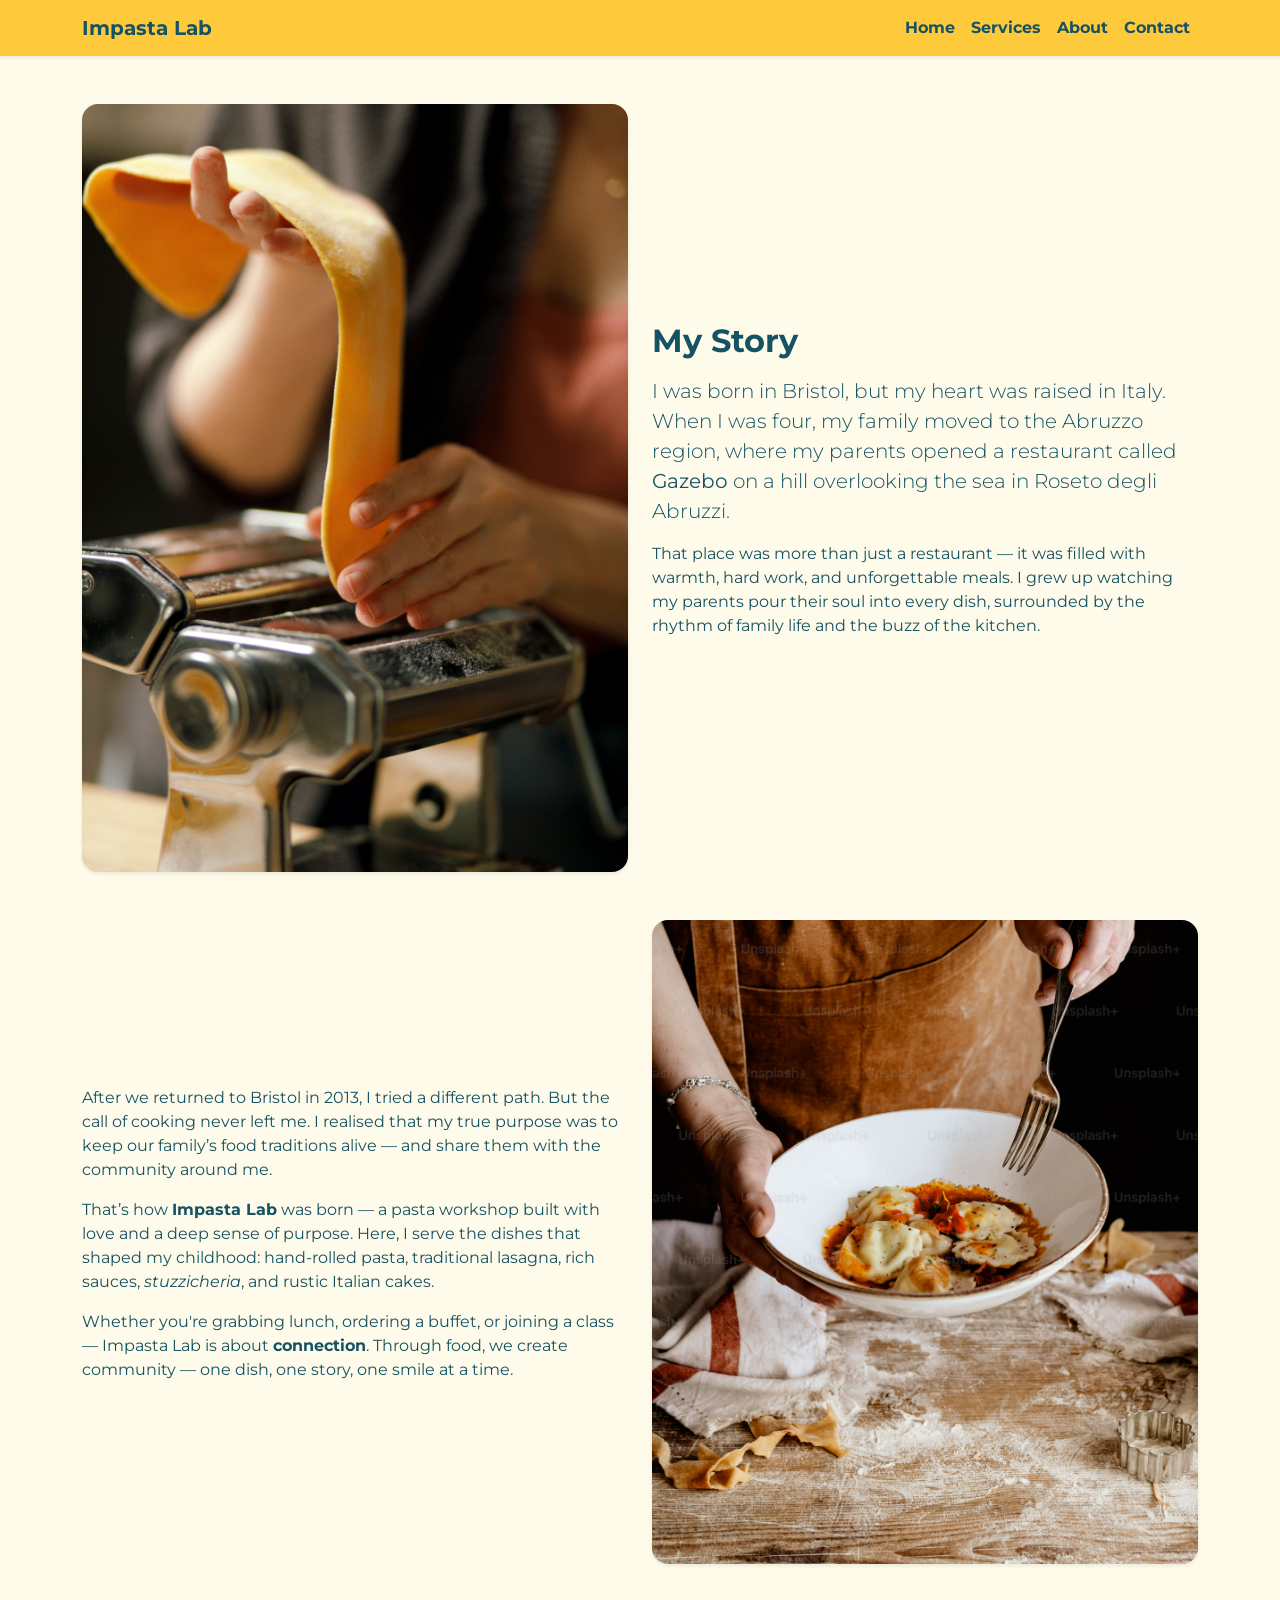
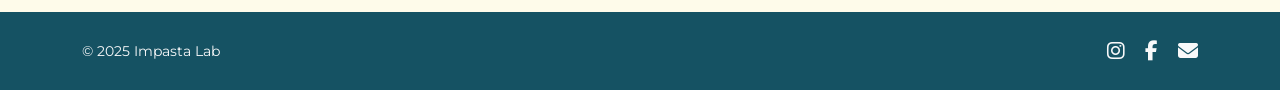
==== aboume.html @ 14ecdad6 "Initial upload" ====
<!DOCTYPE html>
<html lang="en">
<head>
  <meta charset="UTF-8" />
  <meta name="viewport" content="width=device-width, initial-scale=1" />
  <title>Impasta Lab</title>

  <!-- Bootstrap CSS -->
  <link
    href="https://cdn.jsdelivr.net/npm/bootstrap@5.3.0/dist/css/bootstrap.min.css"
    rel="stylesheet"
  />

  <!-- Google Font -->
  <link
    href="https://fonts.googleapis.com/css2?family=Montserrat:wght@400;700&display=swap"
    rel="stylesheet"
  />

  <!-- Font Awesome for social icons -->
  <link
    rel="stylesheet"
    href="https://cdnjs.cloudflare.com/ajax/libs/font-awesome/6.4.0/css/all.min.css"
  />

  <!-- Custom Styles -->
  <link rel="stylesheet" href="style.css" />
</head>
<body>

<!-- Navbar -->
<nav class="navbar navbar-expand-lg navbar-light sticky-top shadow-sm">
  <div class="container">
    <!-- Brand with logo -->
    <a class="navbar-brand d-flex align-items-center gap-2" href="#">
  <!-- <img src="./img/172001726_padded_logo.png" alt="Logo" width="30" height="30" class="d-inline-block align-text-top" /> -->
  <span class="fw-bold">Impasta Lab</span>
</a>

    <!-- Toggler -->
    <button
      class="navbar-toggler"
      type="button"
      data-bs-toggle="collapse"
      data-bs-target="#mainNav"
      aria-controls="mainNav"
      aria-expanded="false"
      aria-label="Toggle navigation"
    >
      <span class="navbar-toggler-icon"></span>
    </button>

    <!-- Nav links -->
    <div class="collapse navbar-collapse" id="mainNav">
      <ul class="navbar-nav ms-auto mb-2 mb-lg-0">
        <li class="nav-item"><a class="nav-link" href="./index.html">Home</a></li>
        <li class="nav-item"><a class="nav-link" href="./services.html">Services</a></li>
        <li class="nav-item"><a class="nav-link" href="./aboume.html">About</a></li>
        <li class="nav-item"><a class="nav-link" href="./contact.html">Contact</a></li>
      </ul>
    </div>
  </div>
</nav>

<!-- About Section -->
<section class="py-5">
  <div class="container">

    <!-- Row 1: Image Left, Text Right -->
    <div class="row align-items-center mb-5">
      <div class="col-md-6 mb-4 mb-md-0">
        <img src="./img/aboutme.png" alt="Making pasta" class="img-fluid rounded-4 shadow-sm" />
      </div>
      <div class="col-md-6">
        <h2 class="fw-bold mb-3">My Story</h2>
        <p class="lead">
          I was born in Bristol, but my heart was raised in Italy. When I was four, my family moved to the Abruzzo region, where my parents opened a restaurant called <strong>Gazebo</strong> on a hill overlooking the sea in Roseto degli Abruzzi.
        </p>
        <p>That place was more than just a restaurant — it was filled with warmth, hard work, and unforgettable meals. I grew up watching my parents pour their soul into every dish, surrounded by the rhythm of family life and the buzz of the kitchen.</p>
      </div>
    </div>

    <!-- Row 2: Text Left, Image Right -->
    <div class="row align-items-center">
      <div class="col-md-6 order-md-2 mb-4 mb-md-0">
        <img src="./img/aboutme2.png" alt="Pasta table" class="img-fluid rounded-4 shadow-sm" />
      </div>
      <div class="col-md-6 order-md-1">
        <p>After we returned to Bristol in 2013, I tried a different path. But the call of cooking never left me. I realised that my true purpose was to keep our family’s food traditions alive — and share them with the community around me.</p>
        <p>
          That’s how <strong>Impasta Lab</strong> was born — a pasta workshop built with love and a deep sense of purpose. Here, I serve the dishes that shaped my childhood: hand-rolled pasta, traditional lasagna, rich sauces, <em>stuzzicheria</em>, and rustic Italian cakes.
        </p>
        <p>
          Whether you're grabbing lunch, ordering a buffet, or joining a class — Impasta Lab is about <strong>connection</strong>. Through food, we create community — one dish, one story, one smile at a time.
        </p>
      </div>
    </div>

  </div>
</section>


 <!-- Footer -->
  <footer class="footer py-4 text-light">
    <div class="footer-items container d-flex flex-column flex-md-row justify-content-between align-items-center">
      <small>© 2025 Impasta Lab</small>
      <div class="social">
        <a href="https://www.instagram.com/impastalabristol/" class="text-light me-3"><i class="fab fa-instagram"></i></a>
        <a href="https://www.facebook.com/people/Impasta-LAB/61556939052139/" class="text-light me-3"><i class="fab fa-facebook-f"></i></a>
        <a href="mailto:impastalab@icloud.com" class="text-light"><i class="fas fa-envelope"></i></a>
      </div>
    </div>
  </footer>

  <!-- Bootstrap JS bundle -->
  <script
    src="https://cdn.jsdelivr.net/npm/bootstrap@5.3.0/dist/js/bootstrap.bundle.min.js"
  ></script>
</body>
</html>
---- style.css ----
/* Base Reset & Typography */
* {
  box-sizing: border-box;
}

html, body {
  margin: 0;
  padding: 0;
  height: 100%;
  font-family: 'Montserrat', sans-serif;
  scroll-behavior: smooth;
  background-color: #fefbea;
  color: #155263;
}

/* Layout Fix: Ensure footer sticks to bottom */
body {
  display: flex;
  flex-direction: column;
  min-height: 100vh;
}

footer {
  margin-top: auto;
}

/* NavBar */
.navbar {
  background-color: #ffc93c;
}

.navbar,
.navbar a,
.navbar-brand,
.navbar-nav .nav-link {
  color: #155263 !important;
}

.nav-item {
  font-weight: bold;
}

/* Hero Section */
.hero {
  flex-grow: 1;
  display: flex;
  align-items: center;
  justify-content: center;
  background: url('img/juliana-malta-5RzbK5Avpz8-unsplash.jpg') center/cover no-repeat;
  position: relative;
  color: #fff;
}


.hero::before {
  content: '';
  position: absolute;
  inset: 0;
  /* Optional overlay if needed */
  /* background: rgba(21, 82, 99, 0.4); */
}

.maintext{
  border-radius: 8px;
  background-color: #ffc93c;
  color: #155263;
  opacity: 0.8;
  padding: 20px;
  font-weight: bold;
}

.hero .container {
  position: relative;
  z-index: 1;
}

/* Buttons */
.discover-more-button{
  background-color: #155263;
  color: #ffc93c;
}

.discover-more-button:hover{
  background-color: #ffc93c;
  color: #155263;
}

.btn-primary {
  background-color: #2a7f62;
  border-color: #2a7f62;
}

.btn-primary:hover {
  background-color: #225e4e;
  border-color: #225e4e;
}

.btn-outline-primary {
  color: #2a7f62;
  border-color: #2a7f62;
}

.btn-outline-primary:hover {
  background-color: #2a7f62;
  color: #fff;
}

.btn-custom {
  background-color: #ffc93c;
  color: #155263;
  border: none;
  border-radius: 8px;
  padding: 0.6rem 1.5rem;
  font-weight: 600;
  transition: background-color 0.3s ease, color 0.3s ease;
}

.btn-custom:hover {
  background-color: #e6b630;
  color: #0e3a4c;
}

/* Headings */
h2 {
  font-weight: 700;
}

/* Cards */
.service-card {
  background-color: #fff;
  transition: transform 0.3s ease, box-shadow 0.3s ease;
  border-radius: 1rem;
  overflow: hidden;
}

.service-card:hover {
  transform: translateY(-5px);
  box-shadow: 0 12px 30px rgba(0, 0, 0, 0.1);
}

.service-card img {
  height: 250px;
  width: 100%;
  object-fit: cover;
  transition: transform 0.3s ease;
}

.service-card:hover img {
  transform: scale(1.05);
}

.service-card .card-body {
  padding: 1.25rem;
}

.service-card h5 {
  font-size: 1.15rem;
  margin-bottom: 0.5rem;
}

.service-card p {
  font-size: 0.95rem;
  color: #444;
}

.services-button{
  margin-bottom: 10px;
}

/* Footer */
.footer {
  background-color: #155263;
  color: #fff;
}

/* Footer Social Icons */
.social a {
  font-size: 1.25rem;
  transition: color 0.2s;
}

.social a:hover {
  color: #ccc;
}

/* Cookie Banner */
.cookie-banner {
  background-color: #ffc93c;
  color: #155263;
  z-index: 1055;
  border-top: 2px solid #155263;
  box-shadow: 0 -4px 12px rgba(0, 0, 0, 0.1);
  opacity: 0;
  visibility: hidden;
  transform: translateY(100%);
  transition: opacity 0.4s ease, transform 0.4s ease, visibility 0.4s ease;
  position: fixed;
  bottom: 0;
  left: 0;
  right: 0;
  display: flex;
  flex-direction: column;
  gap: 1rem;
  padding: 1rem 2rem;
}

.cookie-banner.show {
  opacity: 1;
  visibility: visible;
  transform: translateY(0);
}

.cookie-banner.hide {
  opacity: 0;
  visibility: hidden;
  transform: translateY(100%);
}

.btn-accept {
  background-color: #fff;
  border: 2px solid #155263;
  border-radius: 8px;
  transition: background-color 0.3s ease, color 0.3s ease;
}

.btn-accept:hover {
  background-color: #155263;
  color: #fff;
}
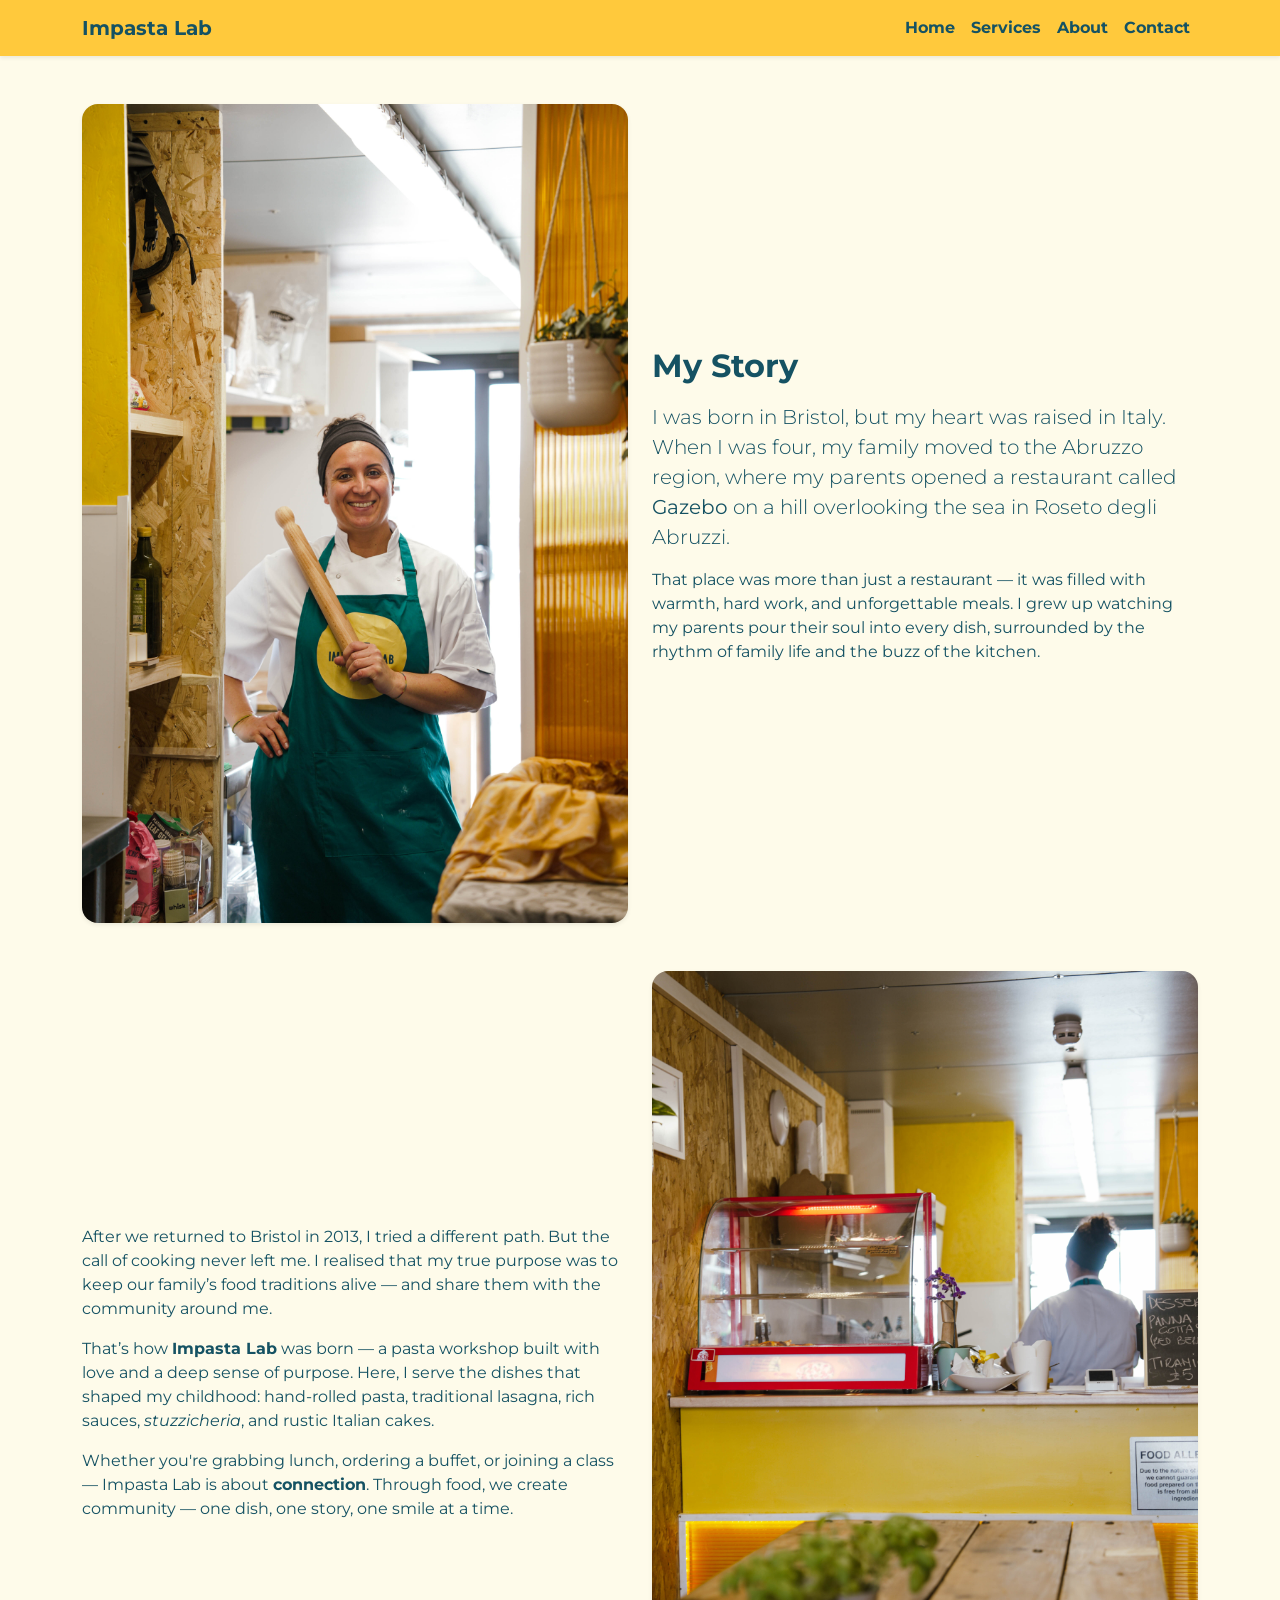
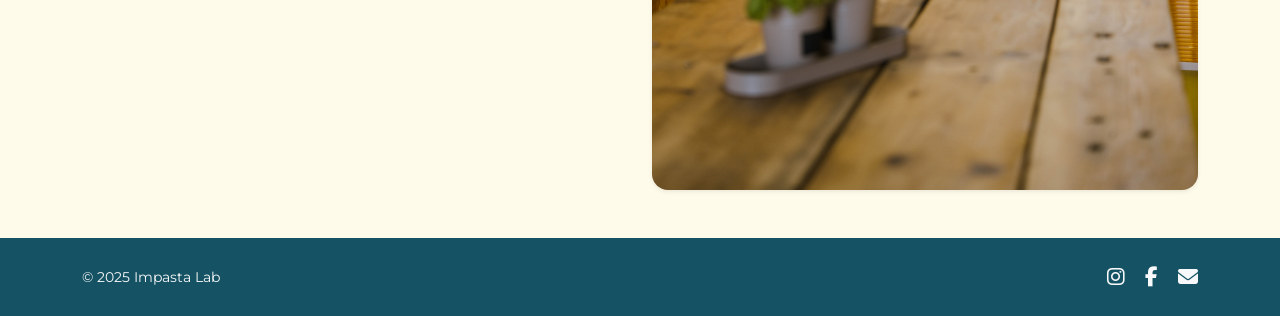
==== commit bc02b1f7: "NewPagesAdded" ====
--- a/aboume.html
+++ b/aboume.html
@@ -69,7 +69,7 @@
     <!-- Row 1: Image Left, Text Right -->
     <div class="row align-items-center mb-5">
       <div class="col-md-6 mb-4 mb-md-0">
-        <img src="./img/aboutme.png" alt="Making pasta" class="img-fluid rounded-4 shadow-sm" />
+        <img src="./img/me2.jpg" alt="Making pasta" class="img-fluid rounded-4 shadow-sm" />
       </div>
       <div class="col-md-6">
         <h2 class="fw-bold mb-3">My Story</h2>
@@ -83,7 +83,7 @@
     <!-- Row 2: Text Left, Image Right -->
     <div class="row align-items-center">
       <div class="col-md-6 order-md-2 mb-4 mb-md-0">
-        <img src="./img/aboutme2.png" alt="Pasta table" class="img-fluid rounded-4 shadow-sm" />
+        <img src="./img/me3.jpg" alt="Pasta table" class="img-fluid rounded-4 shadow-sm" />
       </div>
       <div class="col-md-6 order-md-1">
         <p>After we returned to Bristol in 2013, I tried a different path. But the call of cooking never left me. I realised that my true purpose was to keep our family’s food traditions alive — and share them with the community around me.</p>
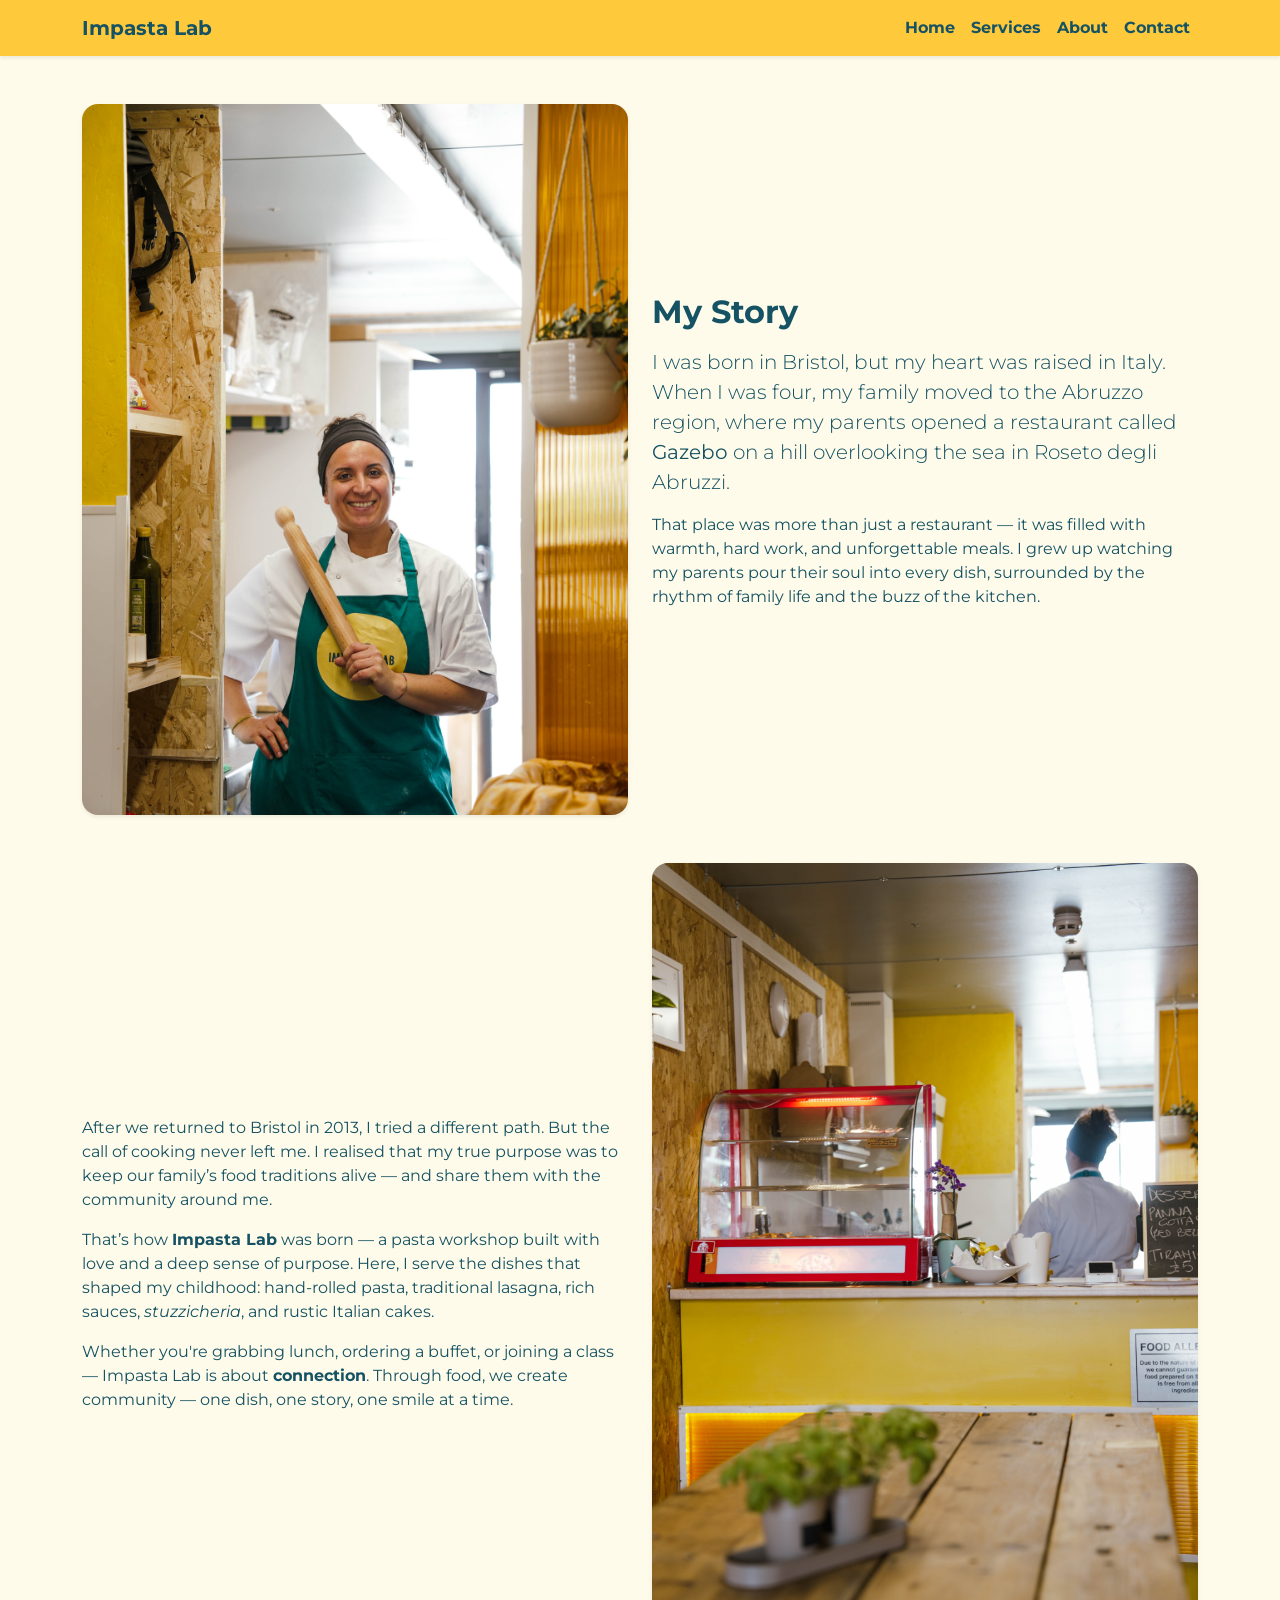
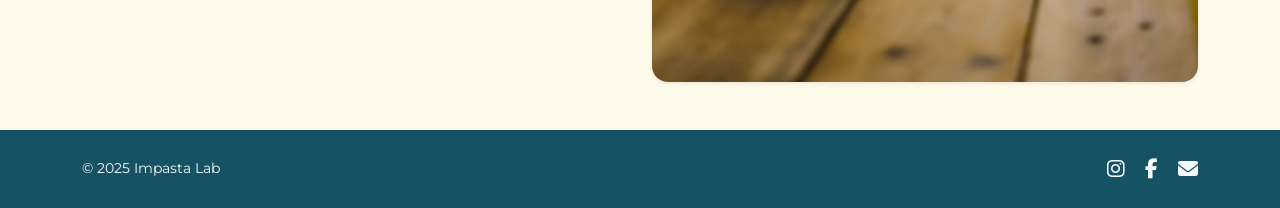
==== commit 3f1358ee: "FinalChanges" ====
--- a/aboume.html
+++ b/aboume.html
@@ -69,7 +69,7 @@
     <!-- Row 1: Image Left, Text Right -->
     <div class="row align-items-center mb-5">
       <div class="col-md-6 mb-4 mb-md-0">
-        <img src="./img/me2.jpg" alt="Making pasta" class="img-fluid rounded-4 shadow-sm" />
+        <img src="./img/mefinal.png" alt="Making pasta" class="img-fluid rounded-4 shadow-sm" />
       </div>
       <div class="col-md-6">
         <h2 class="fw-bold mb-3">My Story</h2>
